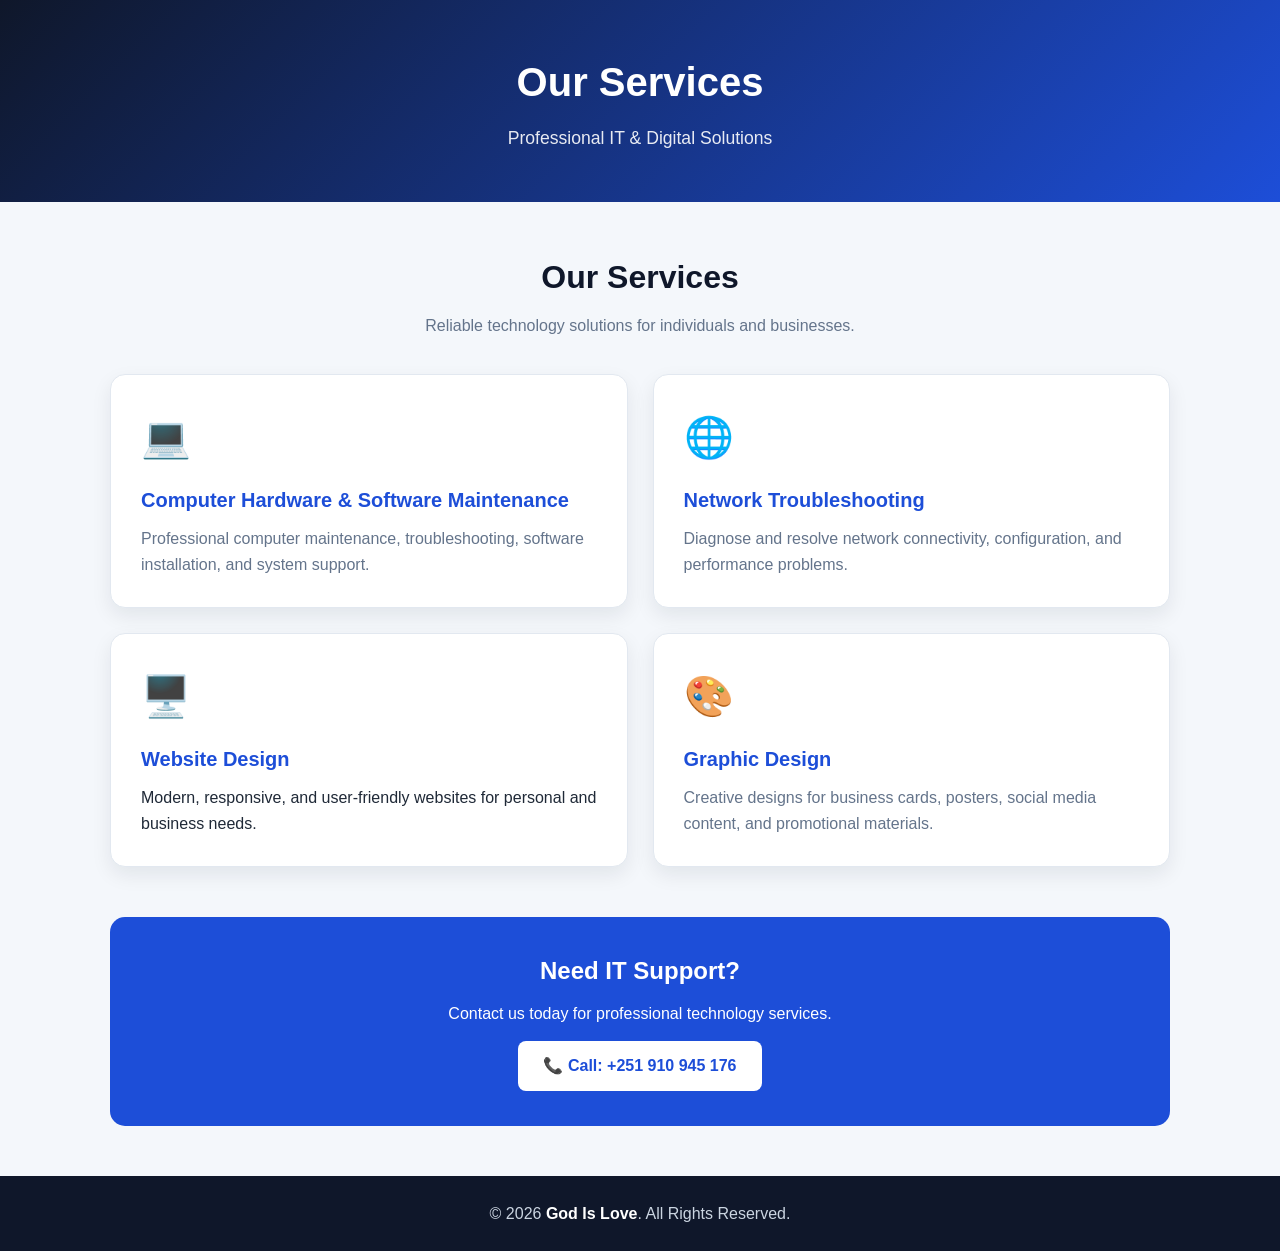
==== V.html @ e1e9fc24 "Add files via upload" ====
<!DOCTYPE html>
<html lang="en">
<head>
    <meta charset="UTF-8">
    <meta name="viewport" content="width=device-width, initial-scale=1.0">

    <title>Our IT Services | God Is Love</title>

    <style>
        /* ===== GENERAL STYLES ===== */
        * {
            margin: 0;
            padding: 0;
            box-sizing: border-box;
        }

        body {
            font-family: Arial, Helvetica, sans-serif;
            background: #f4f7fb;
            color: #1f2937;
            line-height: 1.6;
        }

        /* ===== HEADER ===== */
        header {
            background: linear-gradient(135deg, #0f172a, #1d4ed8);
            color: white;
            text-align: center;
            padding: 50px 20px;
        }

        header h1 {
            font-size: 2.5rem;
            margin-bottom: 10px;
        }

        header p {
            font-size: 1.1rem;
            opacity: 0.9;
        }

        /* ===== MAIN SECTION ===== */
        main {
            max-width: 1100px;
            margin: 50px auto;
            padding: 0 20px;
        }

        .services-title {
            text-align: center;
            margin-bottom: 35px;
        }

        .services-title h2 {
            font-size: 2rem;
            color: #0f172a;
            margin-bottom: 10px;
        }

        .services-title p {
            color: #64748b;
        }

        /* ===== SERVICE CARDS ===== */
        .services {
            display: grid;
            grid-template-columns: repeat(2, 1fr);
            gap: 25px;
        }

        .service-card {
            background: white;
            padding: 30px;
            border-radius: 15px;
            border: 1px solid #e2e8f0;
            box-shadow: 0 8px 20px rgba(15, 23, 42, 0.08);
            transition: 0.3s ease;
        }

        .service-card:hover {
            transform: translateY(-8px);
            box-shadow: 0 15px 30px rgba(15, 23, 42, 0.15);
        }

        .service-icon {
            font-size: 2.5rem;
            margin-bottom: 15px;
        }

        .service-card h3 {
            color: #1d4ed8;
            margin-bottom: 10px;
            font-size: 1.25rem;
        }

        .service-card p {
            color: #64748b;
        }

        /* ===== CONTACT SECTION ===== */
        .contact {
            text-align: center;
            margin-top: 50px;
            padding: 35px 20px;
            background: #1d4ed8;
            color: white;
            border-radius: 15px;
        }

        .contact h2 {
            margin-bottom: 10px;
        }

        .contact a {
            display: inline-block;
            margin-top: 15px;
            padding: 12px 25px;
            background: white;
            color: #1d4ed8;
            text-decoration: none;
            border-radius: 8px;
            font-weight: bold;
            transition: 0.3s;
        }

        .contact a:hover {
            background: #e0e7ff;
        }

        /* ===== FOOTER ===== */
        footer {
            background: #0f172a;
            color: #cbd5e1;
            text-align: center;
            padding: 25px 15px;
            margin-top: 50px;
        }

        footer strong {
            color: white;
        }

        /* ===== MOBILE RESPONSIVENESS ===== */
        @media (max-width: 700px) {

            header h1 {
                font-size: 2rem;
            }

            .services {
                grid-template-columns: 1fr;
            }

            main {
                margin-top: 30px;
            }
        }
    </style>
</head>

<body>

    <!-- ===== HEADER ===== -->
    <header>
        <h1>Our Services</h1>
        <p>Professional IT & Digital Solutions</p>
    </header>

    <!-- ===== MAIN CONTENT ===== -->
    <main>

        <section class="services-title">
            <h2>Our Services</h2>
            <p>Reliable technology solutions for individuals and businesses.</p>
        </section>

        <section class="services">

            <article class="service-card">
                <div class="service-icon">💻</div>
                <h3>Computer Hardware & Software Maintenance</h3>
                <p>
                    Professional computer maintenance, troubleshooting,
                    software installation, and system support.
                </p>
            </article>

            <article class="service-card">
                <div class="service-icon">🌐</div>
                <h3>Network Troubleshooting</h3>
                <p>
                    Diagnose and resolve network connectivity,
                    configuration, and performance problems.
                </p>
            </article>

            <article class="service-card">
                <div class="service-icon">🖥️</div>
                <h3>Website Design</h3>
              <!...  <p>
                    Modern, responsive, and user-friendly websites
                    for personal and business needs.
                </p>
            </article>

            <article class="service-card">
                <div class="service-icon">🎨</div>
                <h3>Graphic Design</h3>
                <p>
                    Creative designs for business cards, posters,
                    social media content, and promotional materials.
                </p>
            </article>

        </section>

        <!-- ===== CONTACT ===== -->
        <section class="contact">
            <h2>Need IT Support?</h2>
            <p>Contact us today for professional technology services.</p>

            <a href="tel:+251910945176">
                📞 Call: +251 910 945 176
            </a>
        </section>

    </main>

    <!-- ===== FOOTER ===== -->
    <footer>
        <p>
            © 2026 <strong>God Is Love</strong>.
            All Rights Reserved.
        </p>
    </footer>

</body>
</html>
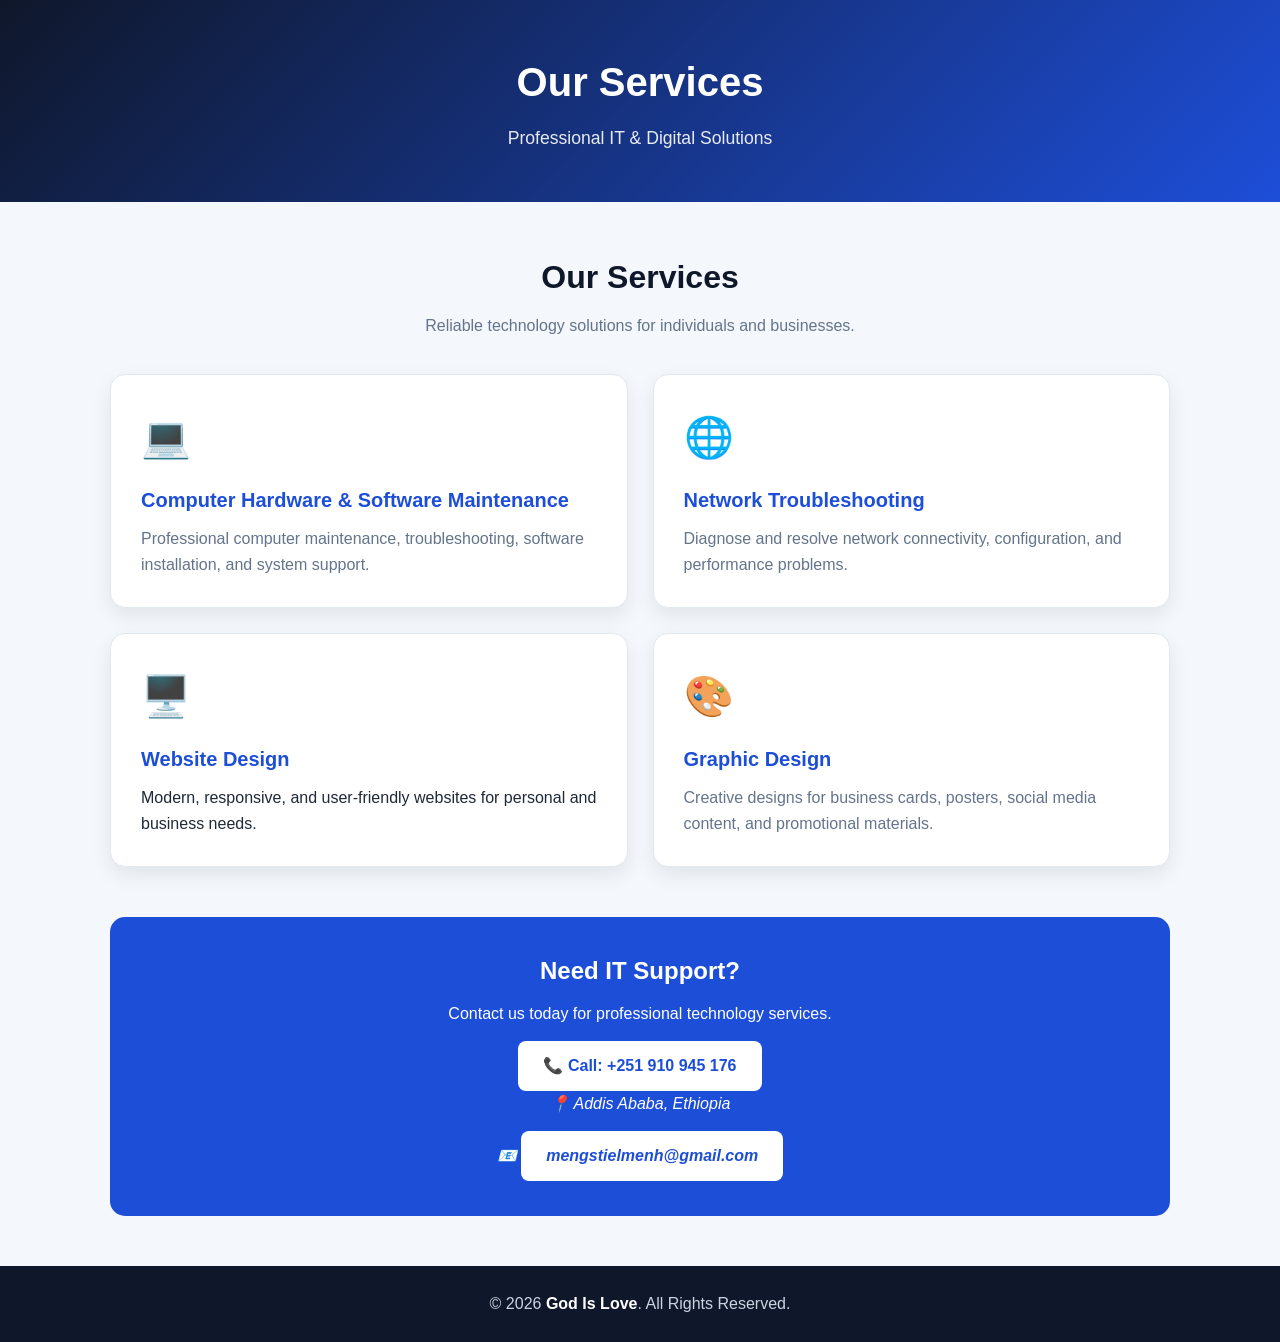
==== commit 38d58e63: "Update V.html" ====
--- a/V.html
+++ b/V.html
@@ -222,6 +222,11 @@
             <a href="tel:+251910945176">
                 📞 Call: +251 910 945 176
             </a>
+            <!-- ===== CONTACT ADDRESS ===== -->
+    <address>
+        <p>📍 Addis Ababa, Ethiopia</p>
+        <p>📧 <a href="mailto:mengstielmenh@gmail.com">mengstielmenh@gmail.com</a></p>
+    </address>
         </section>
 
     </main>
@@ -235,4 +240,4 @@
     </footer>
 
 </body>
-</html>+</html>
